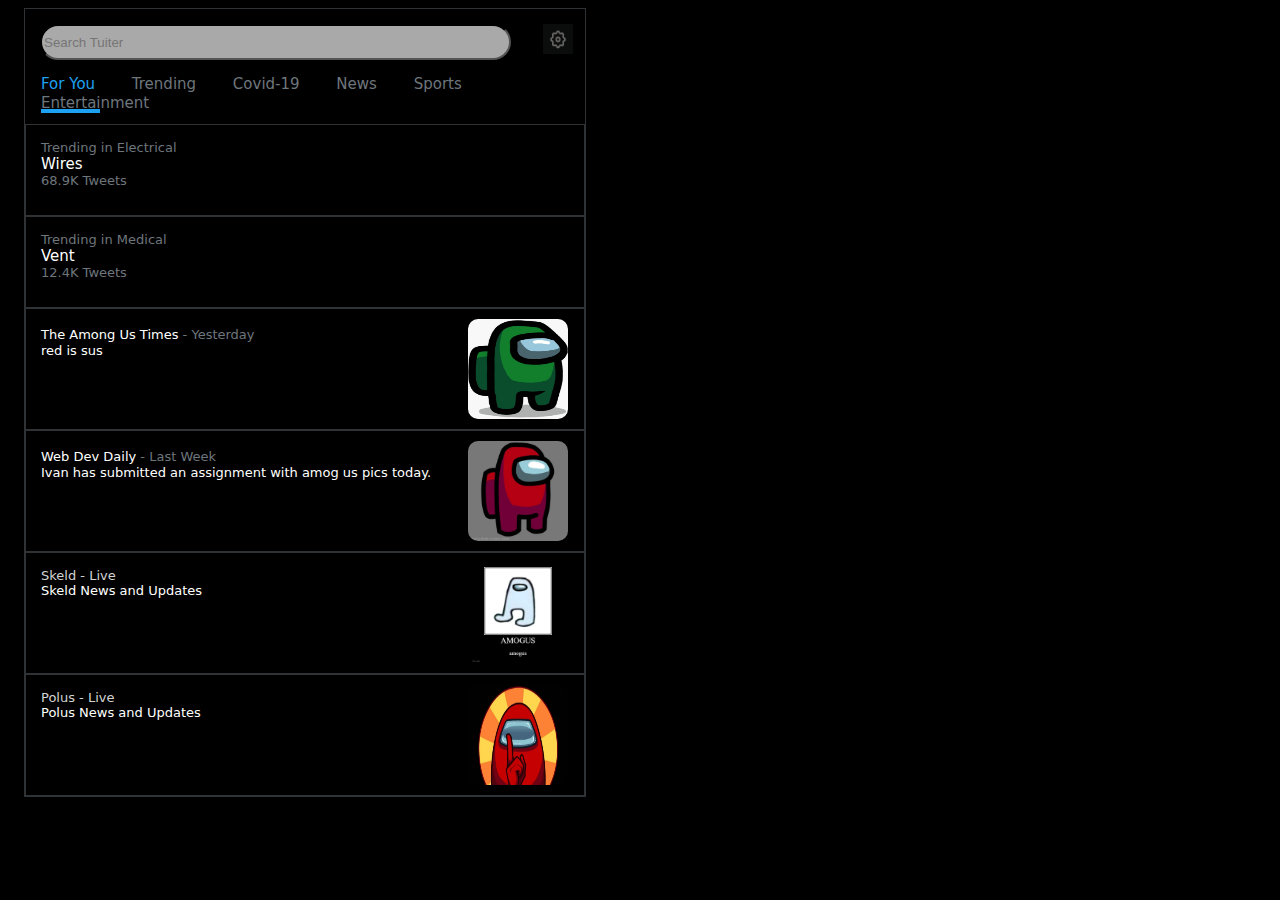
==== public/tuiter/explore/index.html @ 4a9ae595 "css assignment" ====
<!DOCTYPE html>
<html lang="en">
<head>
   <meta charset="UTF-8">
   <title>Explore</title>
   <link href="../styles.css"
         rel="stylesheet">
   <link href="index.css"
         rel="stylesheet">
</head>
<body class="wd-background-color wd-tuit-font-style">
    <div id="explore-content" class="wd-border">
        <div id="explore-search-header">
            <input type="text" id="wd-search-input" placeholder="Search Tuiter"/>
            <a href="explore-settings.html"><img id="explore-gear" src="../icons/gear.png"/></a>
        </div>
        <div id="explore-hyperlink-header">
            <a href="#" class="wd-highlighted-hyperlink wd-highlighted-text-color wd-medium-font-size">
                For You
            </a>
            <a href="#" class="wd-normal-hyperlink wd-weakest-text-color wd-medium-font-size">
                Trending
            </a>
            <a href="#" class="wd-normal-hyperlink wd-weakest-text-color wd-medium-font-size">
                Covid-19
            </a>
            <a href="#" class="wd-normal-hyperlink wd-weakest-text-color wd-medium-font-size">
                News
            </a>
            <a href="#" class="wd-normal-hyperlink wd-weakest-text-color wd-medium-font-size">
                Sports
            </a>
            <a href="#" class="wd-normal-hyperlink wd-weakest-text-color wd-medium-font-size">
                Entertainment
            </a>
        </div>
        <div class="wd-border wd-trending-post">
            <a class="wd-explore-post-content" href="#">
                <div class="wd-weakest-text-color wd-small-font-size">
                    Trending in Electrical
                </div>
                <div class="wd-strong-text-color wd-medium-font-size">
                    Wires
                </div>
                <div class="wd-weakest-text-color wd-small-font-size">
                    68.9K Tweets
                </div>
            </a>
        </div>
        <div class="wd-border wd-trending-post">
            <a class="wd-explore-post-content" href="#">
                <div class="wd-weakest-text-color wd-small-font-size">
                    Trending in Medical
                </div>
                <div class="wd-strong-text-color wd-medium-font-size">
                    Vent
                </div>
                <div class="wd-weakest-text-color wd-small-font-size">
                    12.4K Tweets
                </div>
            </a>
        </div>
        <div class="wd-border wd-author-post">
            <img class="wd-explore-image" src="../green.jpg"/>
            <a class="wd-explore-post-content" href="#">
                <div>
                    <span class="wd-strong-text-color wd-small-font-size">
                        The Among Us Times
                    </span>
                    <span class="wd-weakest-text-color wd-small-font-size">
                        - Yesterday
                    </span>
                </div>
                <div class="wd-author-content wd-strong-text-color wd-small-font-size">
                    red is sus
                </div>
            </a>
        </div>
        <div class="wd-border wd-author-post">
            <img class="wd-explore-image" src="../redissus.jpg"/>
            <a class="wd-explore-post-content" href="#">
                <div>
                    <span class="wd-strong-text-color wd-small-font-size">
                        Web Dev Daily
                    </span>
                    <span class="wd-weakest-text-color wd-small-font-size">
                        - Last Week
                    </span>
                </div>
                <div class="wd-author-content wd-strong-text-color wd-small-font-size">
                    Ivan has submitted an assignment with amog us pics today.
                </div>
            </a>
        </div>
        <div class="wd-border wd-topic-post">
            <img class="wd-explore-image" src="../amogus.jpg"/>
            <a class="wd-explore-post-content" href="#">
                <div class="wd-explore-author wd-weak-text-color wd-small-font-size">
                    Skeld - Live
                </div>
                <div class="wd-explore-author-content wd-strong-text-color wd-small-font-size">
                    Skeld News and Updates
                </div>
            </a>
        </div>
        <div class="wd-border wd-topic-post">
            <img class="wd-explore-image" src="../us-among.jpg"/>
            <a class="wd-explore-post-content" href="#">
                <div class="wd-explore-author wd-weak-text-color wd-small-font-size">
                    Polus - Live
                </div>
                <div class="wd-explore-author-content wd-strong-text-color wd-small-font-size">
                    Polus News and Updates
                </div>
            </a>
        </div>
    </div>
</body>
</html>
---- public/tuiter/styles.css ----
.wd-strong-text-color {
    color: white;
}

.wd-weak-text-color {
    color: lightgray
}

.wd-weakest-text-color {
    color: rgb(110, 118, 125);
}

.wd-small-font-size {
    font-size: 13px;
}

.wd-medium-font-size {
    font-size: 15px;
}

.wd-large-font-size {
    font-size: 20px;
}

.wd-background-color {
    background-color: black;
}

.wd-tuit-font-style {
    font-family: system-ui, -apple-system, BlinkMacSystemFont, 'Segoe UI', Roboto, Oxygen, Ubuntu, Cantarell, 'Open Sans', 'Helvetica Neue', sans-serif;
}

.wd-border {
    border-color: rgb(47, 51, 54);
    border-width: 1px;
    border-style: solid;
}

a:link {
    text-decoration: none;
}

a:visited {
    text-decoration: none;
}

a:hover {
    text-decoration: none;
}

a:active {
    text-decoration: none;
}
---- public/tuiter/explore/index.css ----
#explore-content {
    margin-left: 16px;
    max-width: 560px;
}

.wd-explore-image {
    float: right;
    width: 100px;
    height: 100px;
    margin-right: 16px;
    margin-top: 10px;
    border-radius: 10px;
}

#explore-search-header {
    height: 50px;
    margin-left: 15px;
    margin-top: 15px;
}

#explore-hyperlink-header {
    min-height: 50px;
}

#wd-search-input {
    height: 30px;
    width: 85%;
    border-radius: 20px;
    background-color: darkgray;
    border-color: black;
}

#explore-gear {
    float: right;
    margin-right: 12px;
    width: 30px;
    height: 30px;
}

.wd-highlighted-hyperlink {
    padding-top: 16px;
    padding-bottom: 16px;
    margin-right: 16px;
    margin-left: 16px;
    border-bottom-width: 4px;
    border-bottom-color: rgb(29,161,242);
    border-bottom-style: solid;
}

.wd-normal-hyperlink {
    padding-top: 16px;
    padding-bottom: 16px;
    margin-right: 16px;
    margin-left: 16px;
}

.wd-trending-post {
    height: 90px;
}

.wd-author-post {
    height: 120px;
}

.wd-topic-post {
    height: 120px;
}

.wd-explore-post-content {
    display: block;
    margin-left: 15px;
    margin-top: 15px;
}

.wd-highlighted-text-color {
    color: rgb(29,161,242);
}
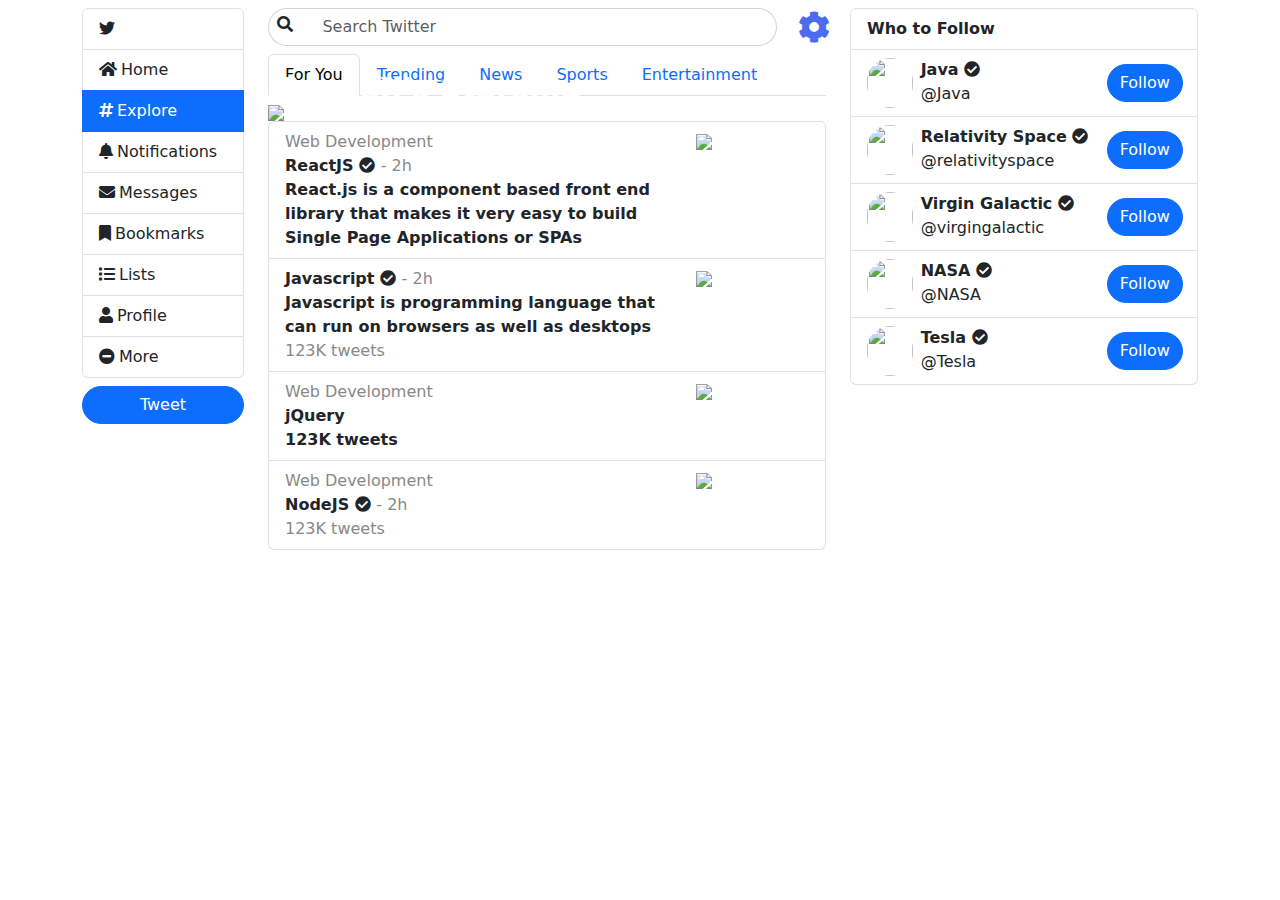
==== commit 62c9d349: "a4" ====
--- a/public/tuiter/explore/index.html
+++ b/public/tuiter/explore/index.html
@@ -3,116 +3,274 @@
 <head>
    <meta charset="UTF-8">
    <title>Explore</title>
+   <link href="https://cdn.jsdelivr.net/npm/bootstrap@5.1.0/dist/css/bootstrap.min.css" 
+      rel="stylesheet"/>
+   <link href="https://cdnjs.cloudflare.com/ajax/libs/font-awesome/5.15.4/css/all.min.css" 
+      rel="stylesheet"/>
    <link href="../styles.css"
          rel="stylesheet">
    <link href="index.css"
          rel="stylesheet">
 </head>
-<body class="wd-background-color wd-tuit-font-style">
-    <div id="explore-content" class="wd-border">
-        <div id="explore-search-header">
-            <input type="text" id="wd-search-input" placeholder="Search Tuiter"/>
-            <a href="explore-settings.html"><img id="explore-gear" src="../icons/gear.png"/></a>
-        </div>
-        <div id="explore-hyperlink-header">
-            <a href="#" class="wd-highlighted-hyperlink wd-highlighted-text-color wd-medium-font-size">
-                For You
-            </a>
-            <a href="#" class="wd-normal-hyperlink wd-weakest-text-color wd-medium-font-size">
-                Trending
-            </a>
-            <a href="#" class="wd-normal-hyperlink wd-weakest-text-color wd-medium-font-size">
-                Covid-19
-            </a>
-            <a href="#" class="wd-normal-hyperlink wd-weakest-text-color wd-medium-font-size">
-                News
-            </a>
-            <a href="#" class="wd-normal-hyperlink wd-weakest-text-color wd-medium-font-size">
-                Sports
-            </a>
-            <a href="#" class="wd-normal-hyperlink wd-weakest-text-color wd-medium-font-size">
-                Entertainment
-            </a>
-        </div>
-        <div class="wd-border wd-trending-post">
-            <a class="wd-explore-post-content" href="#">
-                <div class="wd-weakest-text-color wd-small-font-size">
-                    Trending in Electrical
-                </div>
-                <div class="wd-strong-text-color wd-medium-font-size">
-                    Wires
-                </div>
-                <div class="wd-weakest-text-color wd-small-font-size">
-                    68.9K Tweets
-                </div>
-            </a>
-        </div>
-        <div class="wd-border wd-trending-post">
-            <a class="wd-explore-post-content" href="#">
-                <div class="wd-weakest-text-color wd-small-font-size">
-                    Trending in Medical
-                </div>
-                <div class="wd-strong-text-color wd-medium-font-size">
-                    Vent
-                </div>
-                <div class="wd-weakest-text-color wd-small-font-size">
-                    12.4K Tweets
-                </div>
-            </a>
-        </div>
-        <div class="wd-border wd-author-post">
-            <img class="wd-explore-image" src="../green.jpg"/>
-            <a class="wd-explore-post-content" href="#">
-                <div>
-                    <span class="wd-strong-text-color wd-small-font-size">
-                        The Among Us Times
-                    </span>
-                    <span class="wd-weakest-text-color wd-small-font-size">
-                        - Yesterday
-                    </span>
-                </div>
-                <div class="wd-author-content wd-strong-text-color wd-small-font-size">
-                    red is sus
-                </div>
-            </a>
-        </div>
-        <div class="wd-border wd-author-post">
-            <img class="wd-explore-image" src="../redissus.jpg"/>
-            <a class="wd-explore-post-content" href="#">
-                <div>
-                    <span class="wd-strong-text-color wd-small-font-size">
-                        Web Dev Daily
-                    </span>
-                    <span class="wd-weakest-text-color wd-small-font-size">
-                        - Last Week
-                    </span>
-                </div>
-                <div class="wd-author-content wd-strong-text-color wd-small-font-size">
-                    Ivan has submitted an assignment with amog us pics today.
-                </div>
-            </a>
-        </div>
-        <div class="wd-border wd-topic-post">
-            <img class="wd-explore-image" src="../amogus.jpg"/>
-            <a class="wd-explore-post-content" href="#">
-                <div class="wd-explore-author wd-weak-text-color wd-small-font-size">
-                    Skeld - Live
-                </div>
-                <div class="wd-explore-author-content wd-strong-text-color wd-small-font-size">
-                    Skeld News and Updates
-                </div>
-            </a>
-        </div>
-        <div class="wd-border wd-topic-post">
-            <img class="wd-explore-image" src="../us-among.jpg"/>
-            <a class="wd-explore-post-content" href="#">
-                <div class="wd-explore-author wd-weak-text-color wd-small-font-size">
-                    Polus - Live
-                </div>
-                <div class="wd-explore-author-content wd-strong-text-color wd-small-font-size">
-                    Polus News and Updates
-                </div>
-            </a>
+<body>
+    <div class="container pt-2 pb-2">
+        <div class="row g-0">
+            <div class="col-2 col-lg-1 col-xl-2">
+                <div class="list-group pe-4">
+                    <div class="list-group-item">
+                        <i class="fab fa-twitter me-1"></i></div>
+                    <a href="../home.html" class="list-group-item list-group-item-action">
+                        <i class="fa fa-home me-1"></i><span class="d-none d-xl-inline">Home</span></a>
+                    <a href="#" class="list-group-item list-group-item-action active">
+                        <i class="fa fa-hashtag me-1"></i><span class="d-none d-xl-inline">Explore</span></a>
+                    <a href="../notifications.html" class="list-group-item list-group-item-action">
+                        <i class="fa fa-bell me-1"></i><span class="d-none d-xl-inline">Notifications</span></a>
+                    <a href="../messages.html" class="list-group-item list-group-item-action">
+                        <i class="fa fa-envelope me-1"></i><span class="d-none d-xl-inline">Messages</span></a>
+                    <a href="../bookmarks/index.html" class="list-group-item list-group-item-action">
+                        <i class="fa fa-bookmark me-1"></i><span class="d-none d-xl-inline">Bookmarks</span></a>
+                    <a href="../lists.html" class="list-group-item list-group-item-action">
+                        <i class="fa fa-list me-1"></i><span class="d-none d-xl-inline">Lists</span></a>
+                    <a href="../profile.html" class="list-group-item list-group-item-action">
+                        <i class="fa fa-user me-1"></i><span class="d-none d-xl-inline">Profile</span></a>
+                    <a href="#" class="list-group-item list-group-item-action">
+                        <i class="fa fa-minus-circle me-1"></i><span class="d-none d-xl-inline">More</span></a>
+
+                </div>
+                <div class="pe-xl-4 pe-lg-2 pe-md-4 pe-3">
+                    <button class="btn btn-primary w-100 mt-2 rounded-corners-30">Tweet</button>
+                </div>
+            </div>
+            <div class="col-10 col-lg-7 col-xl-6">
+                <div class="row mb-2">
+                    <div class="col-11">
+                        <div class="row g-0">
+                            <div class="col-1 pt-1 ps-2 rounded-corners-l-30"><i class="fa fa-search"></i></div>
+                            <div class="col-11">
+                                <input type="text" class="form-control rounded-corners-r-30" placeholder="Search Twitter"/>
+                            </div>
+                        </div>
+                    </div>
+                    <div class="col-1">
+                        <a href="#" class="d-flex h-100 flex-row justify-content-center align-items-center">
+                            <i class="fa fa-cog fa-2x blue"></i>
+                        </a>
+                    </div>
+                </div>
+                <ul class="nav nav-tabs">
+                    <li class="nav-item">
+                        <a class="nav-link active" href="for-you.html">For You</a>
+                    </li>
+                    <li class="nav-item">
+                        <a class="nav-link" href="trending.html">Trending</a>
+                    </li>
+                    <li class="nav-item">
+                        <a class="nav-link" href="news.html">News</a>
+                    </li>
+                    <li class="nav-item">
+                        <a class="nav-link" href="sports.html">Sports</a>
+                    </li>
+                    <li class="nav-item d-none d-md-inline">
+                        <a class="nav-link" href="entertainment.html">Entertainment</a>
+                    </li>
+                </ul>
+                <div class="spaceship-div">
+                    <img src="https://th.bing.com/th/id/OIP.8Jz0Ir_m8bM2vDr7et0xVQAAAA?pid=ImgDet&rs=1" class="mt-2 w-100 h-auto"/>
+                    <div class="spaceship-text">SpaceX's Starship</div>
+                </div>
+                <div class="list-group strong-font">
+                    <a href="https://en.wikipedia.org/wiki/Dune_(novel)" class="list-group-item list-group-item-action">
+                        <div class="row">
+                            <div class="col-9 col-md-10 col-lg-9 col-xxl-10">
+                                <div class="light-font">
+                                    Web Development
+                                </div>
+                                <div>
+                                    ReactJS <i class="fa fa-check-circle"></i> <span class="light-font"> - 2h</span>
+                                </div>
+                                <div>
+                                    React.js is a component based front end library that makes it
+                                    very easy to build Single Page Applications or SPAs
+                                </div>
+                            </div>
+                            <div class="col-3 col-md-2 col-lg-3 col-xxl-2">
+                                <img src="https://th.bing.com/th/id/OIP.-_i0qbsN-LFw9HAAc-cyGQAAAA?pid=ImgDet&rs=1" class="w-100 h-auto"/>
+                            </div>
+                        </div>
+                    </a>
+                    <a href="https://en.wikipedia.org/wiki/Dune_(novel)" class="list-group-item list-group-item-action">
+                        <div class="row">
+                            <div class="col-9 col-md-10 col-lg-9 col-xxl-10">
+                                <div>
+                                    Javascript <i class="fa fa-check-circle"></i> <span class="light-font"> - 2h</span>
+                                </div>
+                                <div>
+                                    Javascript is programming language that can run on browsers as well as desktops
+                                </div>
+                                <div class="light-font">
+                                    123K tweets
+                                </div>
+                            </div>
+                            <div class="col-3 col-md-2 col-lg-3 col-xxl-2">
+                                <img src="https://logos-download.com/wp-content/uploads/2019/01/JavaScript_Logo.png" class="w-100 h-auto"/>
+                            </div>
+                        </div>
+                    </a>
+                    <a href="https://en.wikipedia.org/wiki/Dune_(novel)" class="list-group-item list-group-item-action">
+                        <div class="row">
+                            <div class="col-9 col-md-10 col-lg-9 col-xxl-10">
+                                <div class="light-font">
+                                    Web Development
+                                </div>
+                                <div>
+                                    jQuery
+                                </div>
+                                <div>
+                                    123K tweets
+                                </div>
+                            </div>
+                            <div class="col-3 col-md-2 col-lg-3 col-xxl-2">
+                                <img src="https://th.bing.com/th/id/R.9999c1a8c347b81c5cb5df967664c4c3?rik=FHsenlk6erszpg&riu=http%3a%2f%2fpluspng.com%2fimg-png%2fjquery-logo-png--800.gif&ehk=gsP%2bp%2brVzzjyjQeEjqAhY1ODCpzk5LsWcq2W9rIaTQs%3d&risl=&pid=ImgRaw&r=0" class="w-100 h-auto"/>
+                            </div>
+                        </div>
+                    </a>
+                    <a href="https://en.wikipedia.org/wiki/Dune_(novel)" class="list-group-item list-group-item-action">
+                        <div class="row">
+                            <div class="col-9 col-md-10 col-lg-9 col-xxl-10">
+                                <div class="light-font">
+                                    Web Development
+                                </div>
+                                <div>
+                                    NodeJS <i class="fa fa-check-circle"></i> <span class="light-font"> - 2h</span>
+                                </div>
+                                <div class="light-font">
+                                    123K tweets
+                                </div>
+                            </div>
+                            <div class="col-3 col-md-2 col-lg-3 col-xxl-2">
+                                <img src="https://cdn.iconscout.com/icon/free/png-128/node-js-1174925.png" class="w-100 h-auto"/>
+                            </div>
+                        </div>
+                    </a>
+                </div>
+            </div>
+            <div class="d-none d-lg-block col-lg-4">
+                <div class="list-group ps-4">
+                    <div class="list-group-item strong-font">
+                        Who to Follow
+                    </div>
+                    <a href="#" class="list-group-item list-group-item-action">
+                        <div class="row g-0 g-xl-2">
+                            <div class="col-2">
+                                <img src="https://www.kindpng.com/picc/m/198-1984828_java-icon-transparent-hd-png-download.png" class="w-100 h-50px rounded-corners-50"/>
+                            </div>
+                            <div class="col-7">
+                                <div class="strong-font">
+                                    Java <i class="fa fa-check-circle"></i>
+                                </div>
+                                <div>
+                                    @Java
+                                </div>
+                            </div>
+                            <div class="col-3">
+                                <div class="d-flex h-100 flex-row justify-content-center align-items-center">
+                                    <button class="btn btn-primary rounded-corners-30">
+                                        Follow
+                                    </button>
+                                </div>
+                            </div>
+                        </div>
+                    </a>
+                    <a href="#" class="list-group-item list-group-item-action">
+                        <div class="row g-0 g-xl-2">
+                            <div class="col-2">
+                                <img src="https://th.bing.com/th?id=OSK.fecd54ee7019f2d0f1d54a130dcbccee&w=116&h=116&c=7&o=6&dpr=1.5&pid=SANGAM" class="w-100 h-50px rounded-corners-50"/>
+                            </div>
+                            <div class="col-7">
+                                <div class="strong-font">
+                                    Relativity Space <i class="fa fa-check-circle"></i>
+                                </div>
+                                <div>
+                                    @relativityspace
+                                </div>
+                            </div>
+                            <div class="col-3">
+                                <div class="d-flex h-100 flex-row justify-content-center align-items-center">
+                                    <button class="btn btn-primary rounded-corners-30">
+                                        Follow
+                                    </button>
+                                </div>
+                            </div>
+                        </div>
+                    </a>
+                    <a href="#" class="list-group-item list-group-item-action">
+                        <div class="row g-0 g-xl-2">
+                            <div class="col-2">
+                                <img src="https://cdn.worldvectorlogo.com/logos/virgin-1.svg" class="w-100 h-50px rounded-corners-50"/>
+                            </div>
+                            <div class="col-7">
+                                <div class="strong-font">
+                                    Virgin Galactic <i class="fa fa-check-circle"></i>
+                                </div>
+                                <div>
+                                    @virgingalactic
+                                </div>
+                            </div>
+                            <div class="col-3">
+                                <div class="d-flex h-100 flex-row justify-content-center align-items-center">
+                                    <button class="btn btn-primary rounded-corners-30">
+                                        Follow
+                                    </button>
+                                </div>
+                            </div>
+                        </div>
+                    </a>
+                    <a href="#" class="list-group-item list-group-item-action">
+                        <div class="row g-0 g-xl-2">
+                            <div class="col-2">
+                                <img src="https://www.nasa.gov/centers/marshall/images/content/674972main_NASA_insignia_CMYK_1298x1075.jpg" class="w-100 h-50px rounded-corners-50"/>
+                            </div>
+                            <div class="col-7">
+                                <div class="strong-font">
+                                    NASA <i class="fa fa-check-circle"></i>
+                                </div>
+                                <div>
+                                    @NASA
+                                </div>
+                            </div>
+                            <div class="col-3">
+                                <div class="d-flex h-100 flex-row justify-content-center align-items-center">
+                                    <button class="btn btn-primary rounded-corners-30">
+                                        Follow
+                                    </button>
+                                </div>
+                            </div>
+                        </div>
+                    </a>
+                    <a href="#" class="list-group-item list-group-item-action">
+                        <div class="row g-0 g-xl-2">
+                            <div class="col-2">
+                                <img src="https://pngimg.com/uploads/tesla_logo/tesla_logo_PNG19.png" class="w-100 h-50px rounded-corners-50"/>
+                            </div>
+                            <div class="col-7">
+                                <div class="strong-font">
+                                    Tesla <i class="fa fa-check-circle"></i>
+                                </div>
+                                <div>
+                                    @Tesla
+                                </div>
+                            </div>
+                            <div class="col-3">
+                                <div class="d-flex h-100 flex-row justify-content-center align-items-center">
+                                    <button class="btn btn-primary rounded-corners-30">
+                                        Follow
+                                    </button>
+                                </div>
+                            </div>
+                        </div>
+                    </a>
+                </div>
+            </div>
         </div>
     </div>
 </body>
--- a/public/tuiter/explore/index.css
+++ b/public/tuiter/explore/index.css
@@ -1,77 +1,75 @@
-#explore-content {
-    margin-left: 16px;
-    max-width: 560px;
+.h-25px {
+    height: 25px;
 }
 
-.wd-explore-image {
-    float: right;
-    width: 100px;
-    height: 100px;
-    margin-right: 16px;
-    margin-top: 10px;
-    border-radius: 10px;
+.h-50px {
+    height: 50px;
 }
 
-#explore-search-header {
-    height: 50px;
-    margin-left: 15px;
-    margin-top: 15px;
+.h-75px {
+    height: 75px;
 }
 
-#explore-hyperlink-header {
-    min-height: 50px;
+.h-100px {
+    height: 100px;
 }
 
-#wd-search-input {
-    height: 30px;
-    width: 85%;
-    border-radius: 20px;
-    background-color: darkgray;
-    border-color: black;
+.font-size-14 {
+    font-size: 14px;
 }
 
-#explore-gear {
-    float: right;
-    margin-right: 12px;
-    width: 30px;
-    height: 30px;
+.rounded-corners-30 {
+    border-radius: 30px;
 }
 
-.wd-highlighted-hyperlink {
-    padding-top: 16px;
-    padding-bottom: 16px;
-    margin-right: 16px;
-    margin-left: 16px;
-    border-bottom-width: 4px;
-    border-bottom-color: rgb(29,161,242);
-    border-bottom-style: solid;
+.rounded-corners-50 {
+    border-radius: 50px;
 }
 
-.wd-normal-hyperlink {
-    padding-top: 16px;
-    padding-bottom: 16px;
-    margin-right: 16px;
-    margin-left: 16px;
+.rounded-corners-r-30 {
+    border-top-right-radius: 30px;
+    border-bottom-right-radius: 30px;
+    border-top-left-radius: 0px;
+    border-bottom-left-radius: 0px;
+    border-left-width: 0px;
+    border-top: 1px solid #ced4da;
+    border-bottom: 1px solid #ced4da;
+    border-right: 1px solid #ced4da;
 }
 
-.wd-trending-post {
-    height: 90px;
+.rounded-corners-l-30 {
+    border-top-left-radius: 30px;
+    border-bottom-left-radius: 30px;
+    border-top-right-radius: 0px;
+    border-bottom-right-radius: 0px;
+    border-right-width: 0px;
+    border-top: 1px solid #ced4da;
+    border-bottom: 1px solid #ced4da;
+    border-left: 1px solid #ced4da;
 }
 
-.wd-author-post {
-    height: 120px;
+.blue {
+    color: rgb(75, 108, 240)
 }
 
-.wd-topic-post {
-    height: 120px;
+.light-font {
+    color: rgb(137, 136, 136);
+    font-weight: normal;
 }
 
-.wd-explore-post-content {
-    display: block;
-    margin-left: 15px;
-    margin-top: 15px;
+.strong-font {
+    font-weight: bold;
 }
 
-.wd-highlighted-text-color {
-    color: rgb(29,161,242);
+.spaceship-div {
+    position: relative
 }
+
+.spaceship-text {
+    position: absolute;
+    font-size: 30px;
+    font-weight: bold;
+    color: white;
+    bottom: 10px;
+    left: 10px;
+}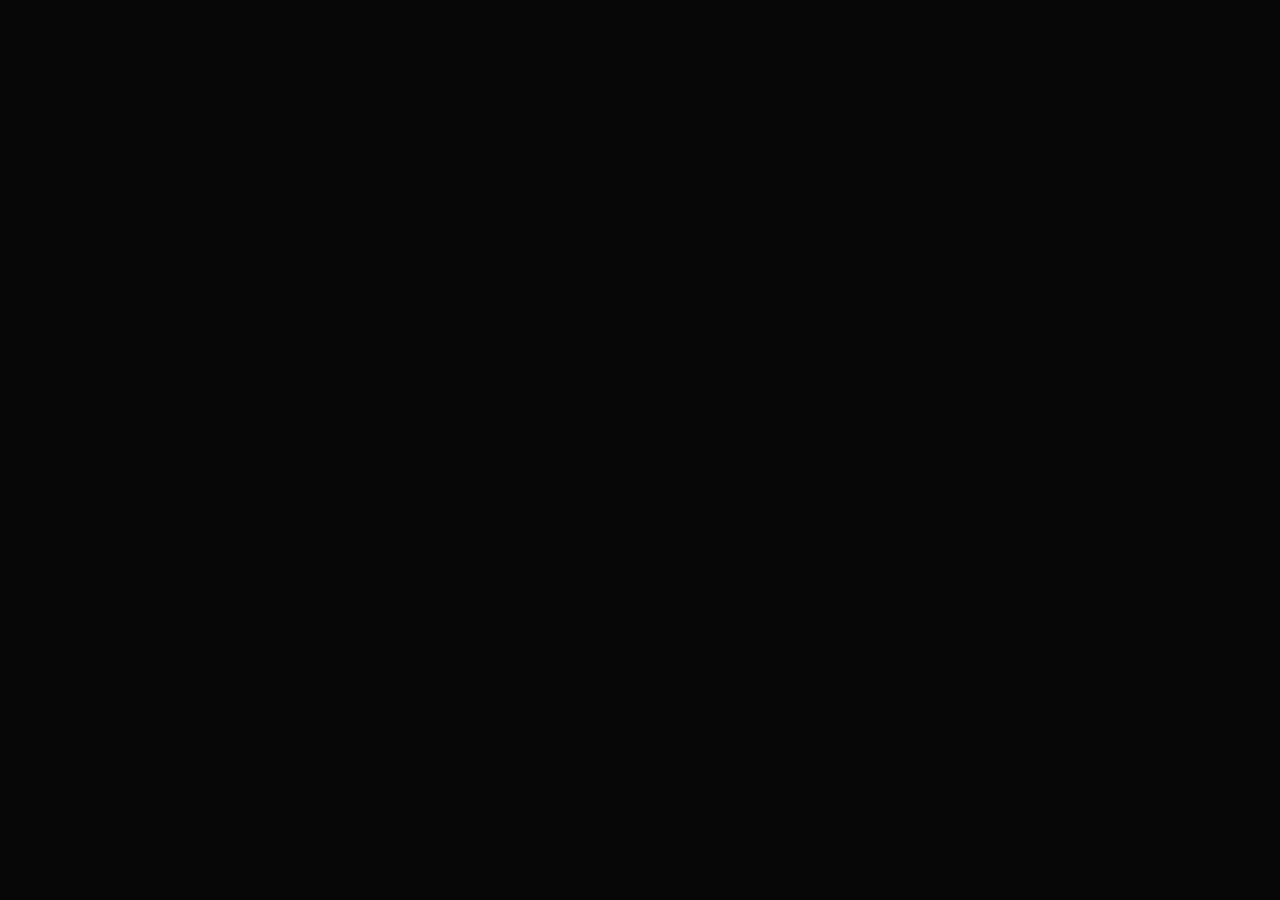
==== commit 101f9596: "a5" ====
--- a/public/tuiter/explore/index.html
+++ b/public/tuiter/explore/index.html
@@ -1,277 +1,22 @@
 <!DOCTYPE html>
 <html lang="en">
 <head>
-   <meta charset="UTF-8">
-   <title>Explore</title>
-   <link href="https://cdn.jsdelivr.net/npm/bootstrap@5.1.0/dist/css/bootstrap.min.css" 
-      rel="stylesheet"/>
-   <link href="https://cdnjs.cloudflare.com/ajax/libs/font-awesome/5.15.4/css/all.min.css" 
-      rel="stylesheet"/>
+   <link href="../../vendors/bootstrap/css/bootstrap.min.css" rel="stylesheet"/>
+   <link href="../../vendors/bootswatch/bootstrap.min.css" rel="stylesheet"/>
+   <link href="../../vendors/fontawesome/css/all.css" rel="stylesheet"/>
+   <link href="index.css" rel="stylesheet"/>
    <link href="../styles.css"
          rel="stylesheet">
-   <link href="index.css"
-         rel="stylesheet">
+   <script src="http://code.jquery.com/jquery-3.6.1.min.js"
+           integrity="sha256-o88AwQnZB+VDvE9tvIXrMQaPlFFSUTR+nldQm1LuPXQ="
+           crossorigin="anonymous"></script>
+   <meta charset="UTF-8">
+   <title>Explore screen</title>
 </head>
 <body>
-    <div class="container pt-2 pb-2">
-        <div class="row g-0">
-            <div class="col-2 col-lg-1 col-xl-2">
-                <div class="list-group pe-4">
-                    <div class="list-group-item">
-                        <i class="fab fa-twitter me-1"></i></div>
-                    <a href="../home.html" class="list-group-item list-group-item-action">
-                        <i class="fa fa-home me-1"></i><span class="d-none d-xl-inline">Home</span></a>
-                    <a href="#" class="list-group-item list-group-item-action active">
-                        <i class="fa fa-hashtag me-1"></i><span class="d-none d-xl-inline">Explore</span></a>
-                    <a href="../notifications.html" class="list-group-item list-group-item-action">
-                        <i class="fa fa-bell me-1"></i><span class="d-none d-xl-inline">Notifications</span></a>
-                    <a href="../messages.html" class="list-group-item list-group-item-action">
-                        <i class="fa fa-envelope me-1"></i><span class="d-none d-xl-inline">Messages</span></a>
-                    <a href="../bookmarks/index.html" class="list-group-item list-group-item-action">
-                        <i class="fa fa-bookmark me-1"></i><span class="d-none d-xl-inline">Bookmarks</span></a>
-                    <a href="../lists.html" class="list-group-item list-group-item-action">
-                        <i class="fa fa-list me-1"></i><span class="d-none d-xl-inline">Lists</span></a>
-                    <a href="../profile.html" class="list-group-item list-group-item-action">
-                        <i class="fa fa-user me-1"></i><span class="d-none d-xl-inline">Profile</span></a>
-                    <a href="#" class="list-group-item list-group-item-action">
-                        <i class="fa fa-minus-circle me-1"></i><span class="d-none d-xl-inline">More</span></a>
 
-                </div>
-                <div class="pe-xl-4 pe-lg-2 pe-md-4 pe-3">
-                    <button class="btn btn-primary w-100 mt-2 rounded-corners-30">Tweet</button>
-                </div>
-            </div>
-            <div class="col-10 col-lg-7 col-xl-6">
-                <div class="row mb-2">
-                    <div class="col-11">
-                        <div class="row g-0">
-                            <div class="col-1 pt-1 ps-2 rounded-corners-l-30"><i class="fa fa-search"></i></div>
-                            <div class="col-11">
-                                <input type="text" class="form-control rounded-corners-r-30" placeholder="Search Twitter"/>
-                            </div>
-                        </div>
-                    </div>
-                    <div class="col-1">
-                        <a href="#" class="d-flex h-100 flex-row justify-content-center align-items-center">
-                            <i class="fa fa-cog fa-2x blue"></i>
-                        </a>
-                    </div>
-                </div>
-                <ul class="nav nav-tabs">
-                    <li class="nav-item">
-                        <a class="nav-link active" href="for-you.html">For You</a>
-                    </li>
-                    <li class="nav-item">
-                        <a class="nav-link" href="trending.html">Trending</a>
-                    </li>
-                    <li class="nav-item">
-                        <a class="nav-link" href="news.html">News</a>
-                    </li>
-                    <li class="nav-item">
-                        <a class="nav-link" href="sports.html">Sports</a>
-                    </li>
-                    <li class="nav-item d-none d-md-inline">
-                        <a class="nav-link" href="entertainment.html">Entertainment</a>
-                    </li>
-                </ul>
-                <div class="spaceship-div">
-                    <img src="https://th.bing.com/th/id/OIP.8Jz0Ir_m8bM2vDr7et0xVQAAAA?pid=ImgDet&rs=1" class="mt-2 w-100 h-auto"/>
-                    <div class="spaceship-text">SpaceX's Starship</div>
-                </div>
-                <div class="list-group strong-font">
-                    <a href="https://en.wikipedia.org/wiki/Dune_(novel)" class="list-group-item list-group-item-action">
-                        <div class="row">
-                            <div class="col-9 col-md-10 col-lg-9 col-xxl-10">
-                                <div class="light-font">
-                                    Web Development
-                                </div>
-                                <div>
-                                    ReactJS <i class="fa fa-check-circle"></i> <span class="light-font"> - 2h</span>
-                                </div>
-                                <div>
-                                    React.js is a component based front end library that makes it
-                                    very easy to build Single Page Applications or SPAs
-                                </div>
-                            </div>
-                            <div class="col-3 col-md-2 col-lg-3 col-xxl-2">
-                                <img src="https://th.bing.com/th/id/OIP.-_i0qbsN-LFw9HAAc-cyGQAAAA?pid=ImgDet&rs=1" class="w-100 h-auto"/>
-                            </div>
-                        </div>
-                    </a>
-                    <a href="https://en.wikipedia.org/wiki/Dune_(novel)" class="list-group-item list-group-item-action">
-                        <div class="row">
-                            <div class="col-9 col-md-10 col-lg-9 col-xxl-10">
-                                <div>
-                                    Javascript <i class="fa fa-check-circle"></i> <span class="light-font"> - 2h</span>
-                                </div>
-                                <div>
-                                    Javascript is programming language that can run on browsers as well as desktops
-                                </div>
-                                <div class="light-font">
-                                    123K tweets
-                                </div>
-                            </div>
-                            <div class="col-3 col-md-2 col-lg-3 col-xxl-2">
-                                <img src="https://logos-download.com/wp-content/uploads/2019/01/JavaScript_Logo.png" class="w-100 h-auto"/>
-                            </div>
-                        </div>
-                    </a>
-                    <a href="https://en.wikipedia.org/wiki/Dune_(novel)" class="list-group-item list-group-item-action">
-                        <div class="row">
-                            <div class="col-9 col-md-10 col-lg-9 col-xxl-10">
-                                <div class="light-font">
-                                    Web Development
-                                </div>
-                                <div>
-                                    jQuery
-                                </div>
-                                <div>
-                                    123K tweets
-                                </div>
-                            </div>
-                            <div class="col-3 col-md-2 col-lg-3 col-xxl-2">
-                                <img src="https://th.bing.com/th/id/R.9999c1a8c347b81c5cb5df967664c4c3?rik=FHsenlk6erszpg&riu=http%3a%2f%2fpluspng.com%2fimg-png%2fjquery-logo-png--800.gif&ehk=gsP%2bp%2brVzzjyjQeEjqAhY1ODCpzk5LsWcq2W9rIaTQs%3d&risl=&pid=ImgRaw&r=0" class="w-100 h-auto"/>
-                            </div>
-                        </div>
-                    </a>
-                    <a href="https://en.wikipedia.org/wiki/Dune_(novel)" class="list-group-item list-group-item-action">
-                        <div class="row">
-                            <div class="col-9 col-md-10 col-lg-9 col-xxl-10">
-                                <div class="light-font">
-                                    Web Development
-                                </div>
-                                <div>
-                                    NodeJS <i class="fa fa-check-circle"></i> <span class="light-font"> - 2h</span>
-                                </div>
-                                <div class="light-font">
-                                    123K tweets
-                                </div>
-                            </div>
-                            <div class="col-3 col-md-2 col-lg-3 col-xxl-2">
-                                <img src="https://cdn.iconscout.com/icon/free/png-128/node-js-1174925.png" class="w-100 h-auto"/>
-                            </div>
-                        </div>
-                    </a>
-                </div>
-            </div>
-            <div class="d-none d-lg-block col-lg-4">
-                <div class="list-group ps-4">
-                    <div class="list-group-item strong-font">
-                        Who to Follow
-                    </div>
-                    <a href="#" class="list-group-item list-group-item-action">
-                        <div class="row g-0 g-xl-2">
-                            <div class="col-2">
-                                <img src="https://www.kindpng.com/picc/m/198-1984828_java-icon-transparent-hd-png-download.png" class="w-100 h-50px rounded-corners-50"/>
-                            </div>
-                            <div class="col-7">
-                                <div class="strong-font">
-                                    Java <i class="fa fa-check-circle"></i>
-                                </div>
-                                <div>
-                                    @Java
-                                </div>
-                            </div>
-                            <div class="col-3">
-                                <div class="d-flex h-100 flex-row justify-content-center align-items-center">
-                                    <button class="btn btn-primary rounded-corners-30">
-                                        Follow
-                                    </button>
-                                </div>
-                            </div>
-                        </div>
-                    </a>
-                    <a href="#" class="list-group-item list-group-item-action">
-                        <div class="row g-0 g-xl-2">
-                            <div class="col-2">
-                                <img src="https://th.bing.com/th?id=OSK.fecd54ee7019f2d0f1d54a130dcbccee&w=116&h=116&c=7&o=6&dpr=1.5&pid=SANGAM" class="w-100 h-50px rounded-corners-50"/>
-                            </div>
-                            <div class="col-7">
-                                <div class="strong-font">
-                                    Relativity Space <i class="fa fa-check-circle"></i>
-                                </div>
-                                <div>
-                                    @relativityspace
-                                </div>
-                            </div>
-                            <div class="col-3">
-                                <div class="d-flex h-100 flex-row justify-content-center align-items-center">
-                                    <button class="btn btn-primary rounded-corners-30">
-                                        Follow
-                                    </button>
-                                </div>
-                            </div>
-                        </div>
-                    </a>
-                    <a href="#" class="list-group-item list-group-item-action">
-                        <div class="row g-0 g-xl-2">
-                            <div class="col-2">
-                                <img src="https://cdn.worldvectorlogo.com/logos/virgin-1.svg" class="w-100 h-50px rounded-corners-50"/>
-                            </div>
-                            <div class="col-7">
-                                <div class="strong-font">
-                                    Virgin Galactic <i class="fa fa-check-circle"></i>
-                                </div>
-                                <div>
-                                    @virgingalactic
-                                </div>
-                            </div>
-                            <div class="col-3">
-                                <div class="d-flex h-100 flex-row justify-content-center align-items-center">
-                                    <button class="btn btn-primary rounded-corners-30">
-                                        Follow
-                                    </button>
-                                </div>
-                            </div>
-                        </div>
-                    </a>
-                    <a href="#" class="list-group-item list-group-item-action">
-                        <div class="row g-0 g-xl-2">
-                            <div class="col-2">
-                                <img src="https://www.nasa.gov/centers/marshall/images/content/674972main_NASA_insignia_CMYK_1298x1075.jpg" class="w-100 h-50px rounded-corners-50"/>
-                            </div>
-                            <div class="col-7">
-                                <div class="strong-font">
-                                    NASA <i class="fa fa-check-circle"></i>
-                                </div>
-                                <div>
-                                    @NASA
-                                </div>
-                            </div>
-                            <div class="col-3">
-                                <div class="d-flex h-100 flex-row justify-content-center align-items-center">
-                                    <button class="btn btn-primary rounded-corners-30">
-                                        Follow
-                                    </button>
-                                </div>
-                            </div>
-                        </div>
-                    </a>
-                    <a href="#" class="list-group-item list-group-item-action">
-                        <div class="row g-0 g-xl-2">
-                            <div class="col-2">
-                                <img src="https://pngimg.com/uploads/tesla_logo/tesla_logo_PNG19.png" class="w-100 h-50px rounded-corners-50"/>
-                            </div>
-                            <div class="col-7">
-                                <div class="strong-font">
-                                    Tesla <i class="fa fa-check-circle"></i>
-                                </div>
-                                <div>
-                                    @Tesla
-                                </div>
-                            </div>
-                            <div class="col-3">
-                                <div class="d-flex h-100 flex-row justify-content-center align-items-center">
-                                    <button class="btn btn-primary rounded-corners-30">
-                                        Follow
-                                    </button>
-                                </div>
-                            </div>
-                        </div>
-                    </a>
-                </div>
-            </div>
-        </div>
-    </div>
+<div class="container" id="wd-explore"></div>
+<script src="index.js" type="module"></script>
+
 </body>
 </html>